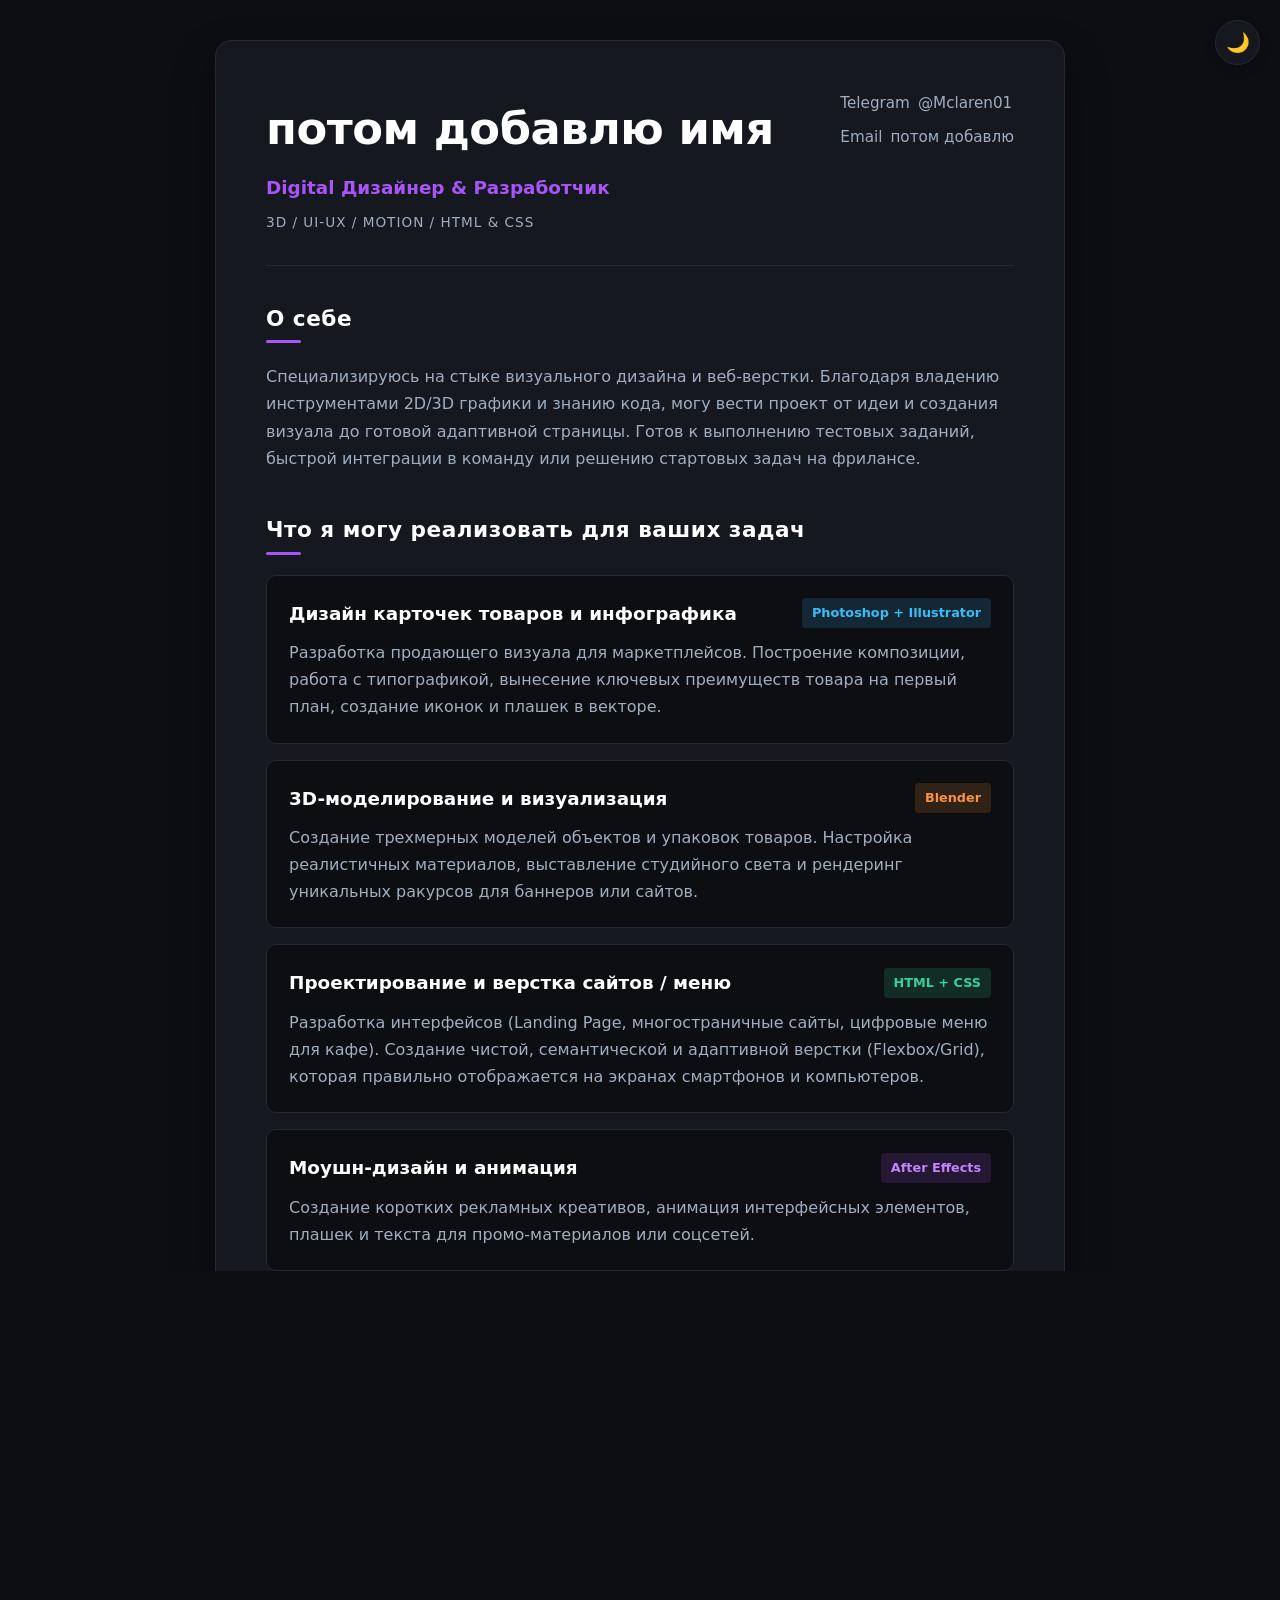
==== index.html @ 7d67dd23 "Add files via upload" ====
<!DOCTYPE html>
<html lang="ru">
<head>
    <meta charset="UTF-8">
    <meta name="viewport" content="width=device-width, initial-scale=1.0">
    <title>Резюме | Digital Дизайнер & Разработчик</title>
    <link rel="stylesheet" href="style.css">
</head>
<body>
<!-- Кнопка переключения темы -->
<button id="theme-toggle" class="theme-btn" aria-label="Переключить тему">🌙</button>

<div class="resume-container">
    
    <!-- Шапка профиля -->
    <header>
        <div class="header-main">
            <h1>потом добавлю имя</h1>
            <div class="subtitle">Digital Дизайнер & Разработчик</div>
            <div class="tech-tags">3D / UI-UX / Motion / HTML & CSS</div>
        </div>
        <ul class="contacts">
            <li><span class="icon">Telegram</span> <target="_blank">@Mclaren01</a></li>
            <li><span class="icon">Email</span> потом добавлю</a></li>  
        </ul>
    </header>

    <!-- О себе / Профессиональный профиль -->
    <section>
        <h2>О себе</h2>
        <p>Специализируюсь на стыке визуального дизайна и веб-верстки. Благодаря владению инструментами 2D/3D графики и знанию кода, могу вести проект от идеи и создания визуала до готовой адаптивной страницы. Готов к выполнению тестовых заданий, быстрой интеграции в команду или решению стартовых задач на фрилансе.</p>
    </section>

    <!-- Что я умею делать (Компетенции) -->
    <section>
        <h2>Что я могу реализовать для ваших задач</h2>
        
        <div class="capability-item">
            <div class="capability-header">
                <h3>Дизайн карточек товаров и инфографика</h3>
                <span class="tool-badge ps-ai">Photoshop + Illustrator</span>
            </div>
            <p>Разработка продающего визуала для маркетплейсов. Построение композиции, работа с типографикой, вынесение ключевых преимуществ товара на первый план, создание иконок и плашек в векторе.</p>
        </div>

        <div class="capability-item">
            <div class="capability-header">
                <h3>3D-моделирование и визуализация</h3>
                <span class="tool-badge blender">Blender</span>
            </div>
            <p>Создание трехмерных моделей объектов и упаковок товаров. Настройка реалистичных материалов, выставление студийного света и рендеринг уникальных ракурсов для баннеров или сайтов.</p>
        </div>

        <div class="capability-item">
            <div class="capability-header">
                <h3>Проектирование и верстка сайтов / меню</h3>
                <span class="tool-badge web">HTML + CSS</span>
            </div>
            <p>Разработка интерфейсов (Landing Page, многостраничные сайты, цифровые меню для кафе). Создание чистой, семантической и адаптивной верстки (Flexbox/Grid), которая правильно отображается на экранах смартфонов и компьютеров.</p>
        </div>

        <div class="capability-item">
            <div class="capability-header">
                <h3>Моушн-дизайн и анимация</h3>
                <span class="tool-badge ae">After Effects</span>
            </div>
            <p>Создание коротких рекламных креативов, анимация интерфейсных элементов, плашек и текста для промо-материалов или соцсетей.</p>
        </div>
    </section>

    <!-- Инструменты и Стек -->
    <section>
        <h2>Владение инструментами</h2>
        <div class="skills-wrapper">
            <div class="skills-group">
                <h3>Графика & CG</h3>
                <ul class="skills-list">
                    <li class="skill-tag cgi">Blender (3D)</li>
                    <li class="skill-tag adobe">Photoshop</li>
                    <li class="skill-tag adobe">Illustrator</li>
                    <li class="skill-tag adobe">After Effects</li>
                </ul>
            </div>
            <div class="skills-group">
                <h3>Веб-технологии</h3>
                <ul class="skills-list">
                    <li class="skill-tag dev">HTML5</li>
                    <li class="skill-tag dev">CSS</li>
                    <li class="skill-tag dev">Адаптивность(Media Queries)</li>
                    <li class="skill-tag dev">Git / GitHub</li>
                    <li class="skill-tag dev">ИИ(cloud,gemini,NotebookLm и др.)</li>
                </ul>
            </div>
        </div>
    </section>
     <h2>На данный момент изучаю</h2>
        <ul class="skills-list">
     <li class="skill-tag dev">C#</li>
    <li class="skill-tag dev">Unity</li>
    <li class="skill-tag dev">figma</li>

    <!-- Дополнительно -->
    <section>
        <h2>Дополнительные навыки</h2>
        <ul class="bullet-list">
            <li><strong>Английский язык:</strong> Чуть выше базового уровня B1+-. Свободно читаю техническую документацию, смотрю профильные англоязычные туториалы без перевода, готов вести рабочую переписку.</li>
            <li><strong>Обучаемость:</strong> Умею самостоятельно искать решения сложных технических задач и быстро осваивать новые плагины, библиотеки и программы под требования проекта.</li>
        </ul>
    </section>

</div>
    <!-- Скрипт для работы переключателя -->
    <script>
        const toggleBtn = document.getElementById('theme-toggle');
        const currentTheme = localStorage.getItem('theme');

        // Проверяем, какая тема была сохранена ранее
        if (currentTheme === 'light') {
            document.body.classList.add('light-theme');
            toggleBtn.textContent = '☀️';
        }

        // Обработчик клика по кнопке
        toggleBtn.addEventListener('click', () => {
            document.body.classList.toggle('light-theme');
            
            let theme = 'dark';
            if (document.body.classList.contains('light-theme')) {
                theme = 'light';
                toggleBtn.textContent = '☀️';
            } else {
                toggleBtn.textContent = '🌙';
            }
            
            // Запоминаем выбор пользователя, чтобы тема не сбрасывалась при перезагрузке
            localStorage.setItem('theme', theme);
        });
    </script>
</body>

</body>
</html>
---- style.css ----
/* -------------------------------------------------------------
   1. ПЕРЕМЕННЫЕ И ЦВЕТОВЫЕ ПАЛИТРЫ (ТЕМНАЯ И СВЕТЛАЯ)
------------------------------------------------------------- */
:root {
    /* По умолчанию: Тёмная тема */
    --bg-main: #0d0e12;         
    --bg-card: #161820;         
    --bg-tag: #222533;          
    --accent: #a855f7;          
    --text-main: #ffffff;       
    --text-muted: #a0aec0;      
    --border-color: #242838;    
}

body.light-theme {
    /* Переключение на светлую тему */
    --bg-main: #f0f2f5;         
    --bg-card: #ffffff;         
    --bg-tag: #e2e8f0;          
    --accent: #6366f1;          
    --text-main: #0f172a;       
    --text-muted: #475569;      
    --border-color: #e2e8f0;    
}

/* -------------------------------------------------------------
   2. ГЛОБАЛЬНЫЕ СТИЛИ С ПЛАВНЫМ ПЕРЕХОДОМ ТЕМ
------------------------------------------------------------- */
* {
    box-sizing: border-box;
    margin: 0;
    padding: 0;
}

body {
    font-family: 'Segoe UI', system-ui, -apple-system, sans-serif;
    background-color: var(--bg-main);
    color: var(--text-muted);
    line-height: 1.7;
    padding: 40px 20px;
    /* Плавная смена фона всей страницы при клике на переключатель */
    transition: background-color 0.4s ease; 
}

.resume-container, .capability-item, .skill-tag, h1, h2, h3, p, .contacts a {
    transition: background-color 0.4s ease, 
                color 0.4s ease, 
                border-color 0.4s ease, 
                box-shadow 0.4s ease;
}

/* -------------------------------------------------------------
   3. ГЛАВНЫЙ КОНТЕЙНЕР РЕЗЮМЕ (ФИКСИРУЕМ ШИРИНУ)
------------------------------------------------------------- */
.resume-container {
    width: 100%;
    max-width: 850px;
    margin: 0 auto;
    background: var(--bg-card);
    padding: 50px;
    border-radius: 16px;
    box-shadow: 0 20px 40px rgba(0, 0, 0, 0.4);
    border: 1px solid var(--border-color);
}

/* -------------------------------------------------------------
   4. СТРУКТУРА: ШАПКА, КОНТАКТЫ, СЕКЦИИ
------------------------------------------------------------- */
header {
    border-bottom: 1px solid var(--border-color);
    padding-bottom: 30px;
    margin-bottom: 35px;
    display: flex;
    justify-content: space-between;
    align-items: flex-start;
    flex-wrap: wrap;
    gap: 20px;
}

.header-main h1 {
    font-size: 2.8rem;
    color: var(--text-main);
    letter-spacing: -0.5px;
    font-weight: 700;
}

.header-main .subtitle {
    font-size: 1.15rem;
    color: var(--accent);
    font-weight: 600;
    margin-top: 5px;
}

.tech-tags {
    margin-top: 8px;
    font-size: 0.85rem;
    text-transform: uppercase;
    letter-spacing: 1px;
    color: var(--text-muted);
}

.contacts {
    list-style: none;
    font-size: 0.95rem;
}

.contacts li {
    margin-bottom: 8px;
    display: flex;
    align-items: center;
    gap: 8px;
}

.contacts a {
    color: var(--text-main);
    text-decoration: none;
}

.contacts a:hover {
    color: var(--accent);
}

section {
    margin-bottom: 40px;
}

h2 {
    font-size: 1.35rem;
    color: var(--text-main);
    margin-bottom: 20px;
    position: relative;
    padding-bottom: 6px;
    letter-spacing: 0.5px;
}

h2::after {
    content: '';
    position: absolute;
    left: 0;
    bottom: 0;
    width: 35px;
    height: 3px;
    background-color: var(--accent);
    border-radius: 2px;
}

/* -------------------------------------------------------------
   5. КАРТОЧКИ СПОСОБНОСТЕЙ И ИНСТРУМЕНТЫ
------------------------------------------------------------- */
.capability-item {
    background-color: var(--bg-main);
    padding: 22px;
    border-radius: 10px;
    border: 1px solid var(--border-color);
    margin-bottom: 16px;
    /* Изолированная плавная анимация для наведения мыши */
    transition: transform 0.3s cubic-bezier(0.16, 1, 0.3, 1), 
                border-color 0.3s ease, 
                box-shadow 0.3s ease;
}

.capability-item:hover {
    border-color: var(--accent);
    transform: translateY(-4px) scale(1.01);
    box-shadow: 0 12px 30px rgba(168, 85, 247, 0.15);
}

body.light-theme .capability-item:hover {
    box-shadow: 0 12px 30px rgba(99, 102, 241, 0.12);
}

.capability-header {
    display: flex;
    justify-content: space-between;
    align-items: center;
    margin-bottom: 10px;
    flex-wrap: wrap;
    gap: 10px;
}

.capability-header h3 {
    font-size: 1.15rem;
    color: var(--text-main);
}

.tool-badge {
    font-size: 0.8rem;
    padding: 4px 10px;
    border-radius: 4px;
    font-weight: 600;
}

.tool-badge.ps-ai   { background-color: rgba(56, 189, 248, 0.15); color: #38bdf8; } 
.tool-badge.blender { background-color: rgba(251, 146, 60, 0.15); color: #fb923c; }  
.tool-badge.web     { background-color: rgba(52, 211, 153, 0.15); color: #34d399; }  
.tool-badge.ae     { background-color: rgba(168, 85, 247, 0.15); color: #c084fc; }

.skills-wrapper {
    display: grid;
    grid-template-columns: 1fr 1fr;
    gap: 30px;
}

.skills-group h3 {
    font-size: 1.05rem;
    margin-bottom: 15px;
    color: var(--text-main);
}

.skills-list {
    display: flex;
    flex-wrap: wrap;
    gap: 8px;
    list-style: none;
}

.skill-tag {
    background-color: var(--bg-tag);
    color: var(--text-main);
    padding: 6px 14px;
    border-radius: 6px;
    font-size: 0.88rem;
    font-weight: 500;
}

.bullet-list {
    padding-left: 20px;
}

.bullet-list li {
    margin-bottom: 8px;
}

.bullet-list strong {
    color: var(--text-main);
}

/* -------------------------------------------------------------
   6. КНОПКА ПЕРЕКЛЮЧЕНИЯ ТЕМЫ
------------------------------------------------------------- */
.theme-btn {
    position: fixed;
    top: 20px;
    right: 20px;
    z-index: 1000;
    width: 45px;
    height: 45px;
    border-radius: 50%;
    background-color: var(--bg-card);
    border: 1px solid var(--border-color);
    color: var(--text-main);
    font-size: 1.2rem;
    cursor: pointer;
    display: flex;
    align-items: center;
    justify-content: center;
    box-shadow: 0 4px 12px rgba(0, 0, 0, 0.15);
    transition: transform 0.2s ease, background-color 0.4s ease, border-color 0.4s ease;
}

.theme-btn:hover { transform: scale(1.1); }
.theme-btn:active { transform: scale(0.95); }

/* -------------------------------------------------------------
   7. АНИМАЦИЯ ПОЯВЛЕНИЯ ПРИ ЗАГРУЗКЕ СТРАНИЦЫ
------------------------------------------------------------- */
@keyframes fadeInUp {
    from {
        opacity: 0;
        transform: translateY(20px);
    }
    to {
        opacity: 1;
        transform: translateY(0);
    }
}

/* Применяем анимацию только к контейнеру, чтобы дочерние элементы не сжимались */
.resume-container {
    animation: fadeInUp 0.6s cubic-bezier(0.16, 1, 0.3, 1) both;
}

/* -------------------------------------------------------------
   8. МОБИЛЬНАЯ АДАПТИВНОСТЬ
------------------------------------------------------------- */
@media (max-width: 650px) {
    .resume-container { padding: 25px; }
    header { flex-direction: column; }
    .skills-wrapper { grid-template-columns: 1fr; gap: 20px; }
    .header-main h1 { font-size: 2.2rem; }
    .capability-header { flex-direction: column; align-items: flex-start; gap: 5px; }
    .theme-btn { top: auto; bottom: 20px; right: 20px; }
}
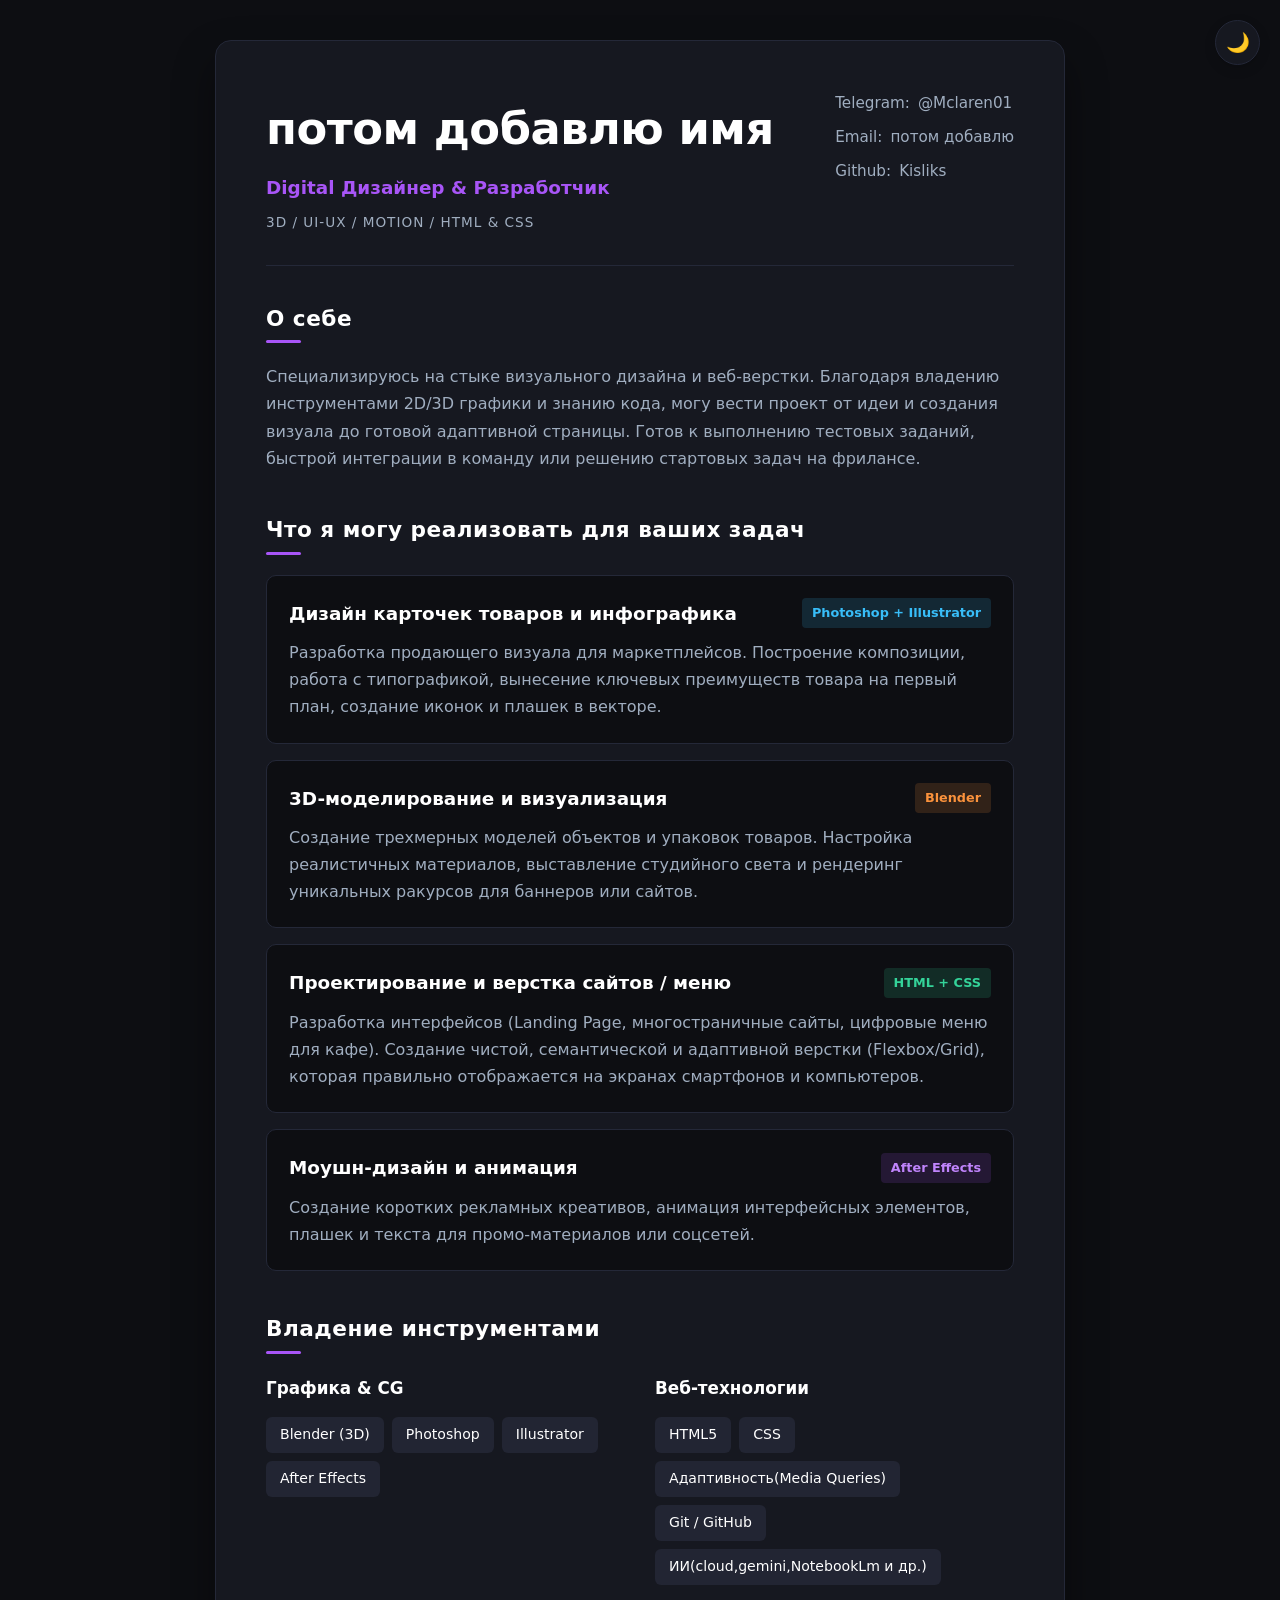
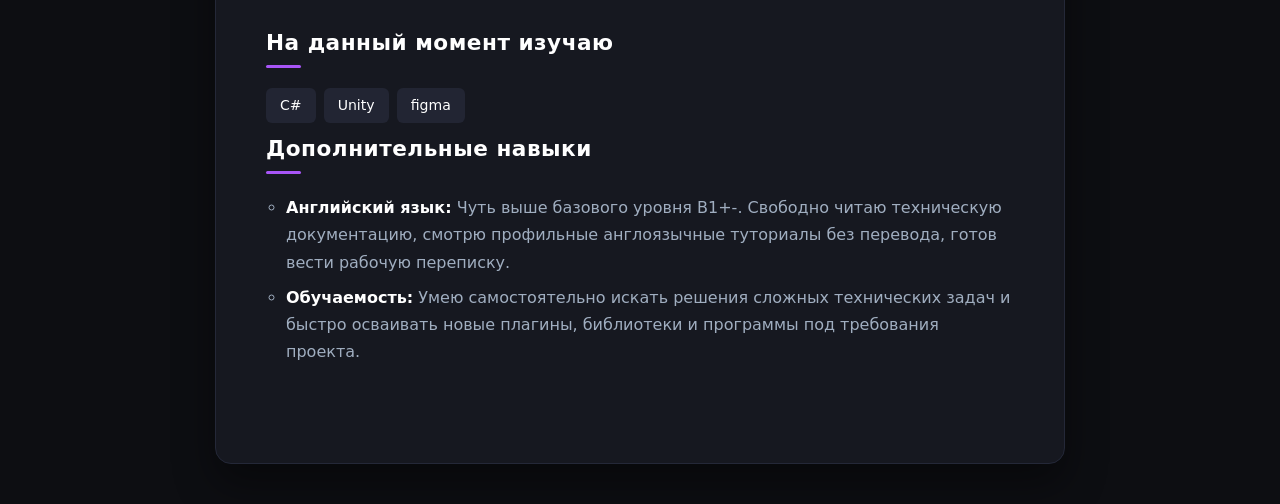
==== commit f5beb7d4: "Update index.html" ====
--- a/index.html
+++ b/index.html
@@ -20,8 +20,9 @@
             <div class="tech-tags">3D / UI-UX / Motion / HTML & CSS</div>
         </div>
         <ul class="contacts">
-            <li><span class="icon">Telegram</span> <target="_blank">@Mclaren01</a></li>
-            <li><span class="icon">Email</span> потом добавлю</a></li>  
+            <li><span class="icon">Telegram:</span> <target="_blank">@Mclaren01</a></li>
+            <li><span class="icon">Email:</span> потом добавлю</a></li>
+            <li><span class="icon">Github:</span>Kisliks</a></li>
         </ul>
     </header>
 
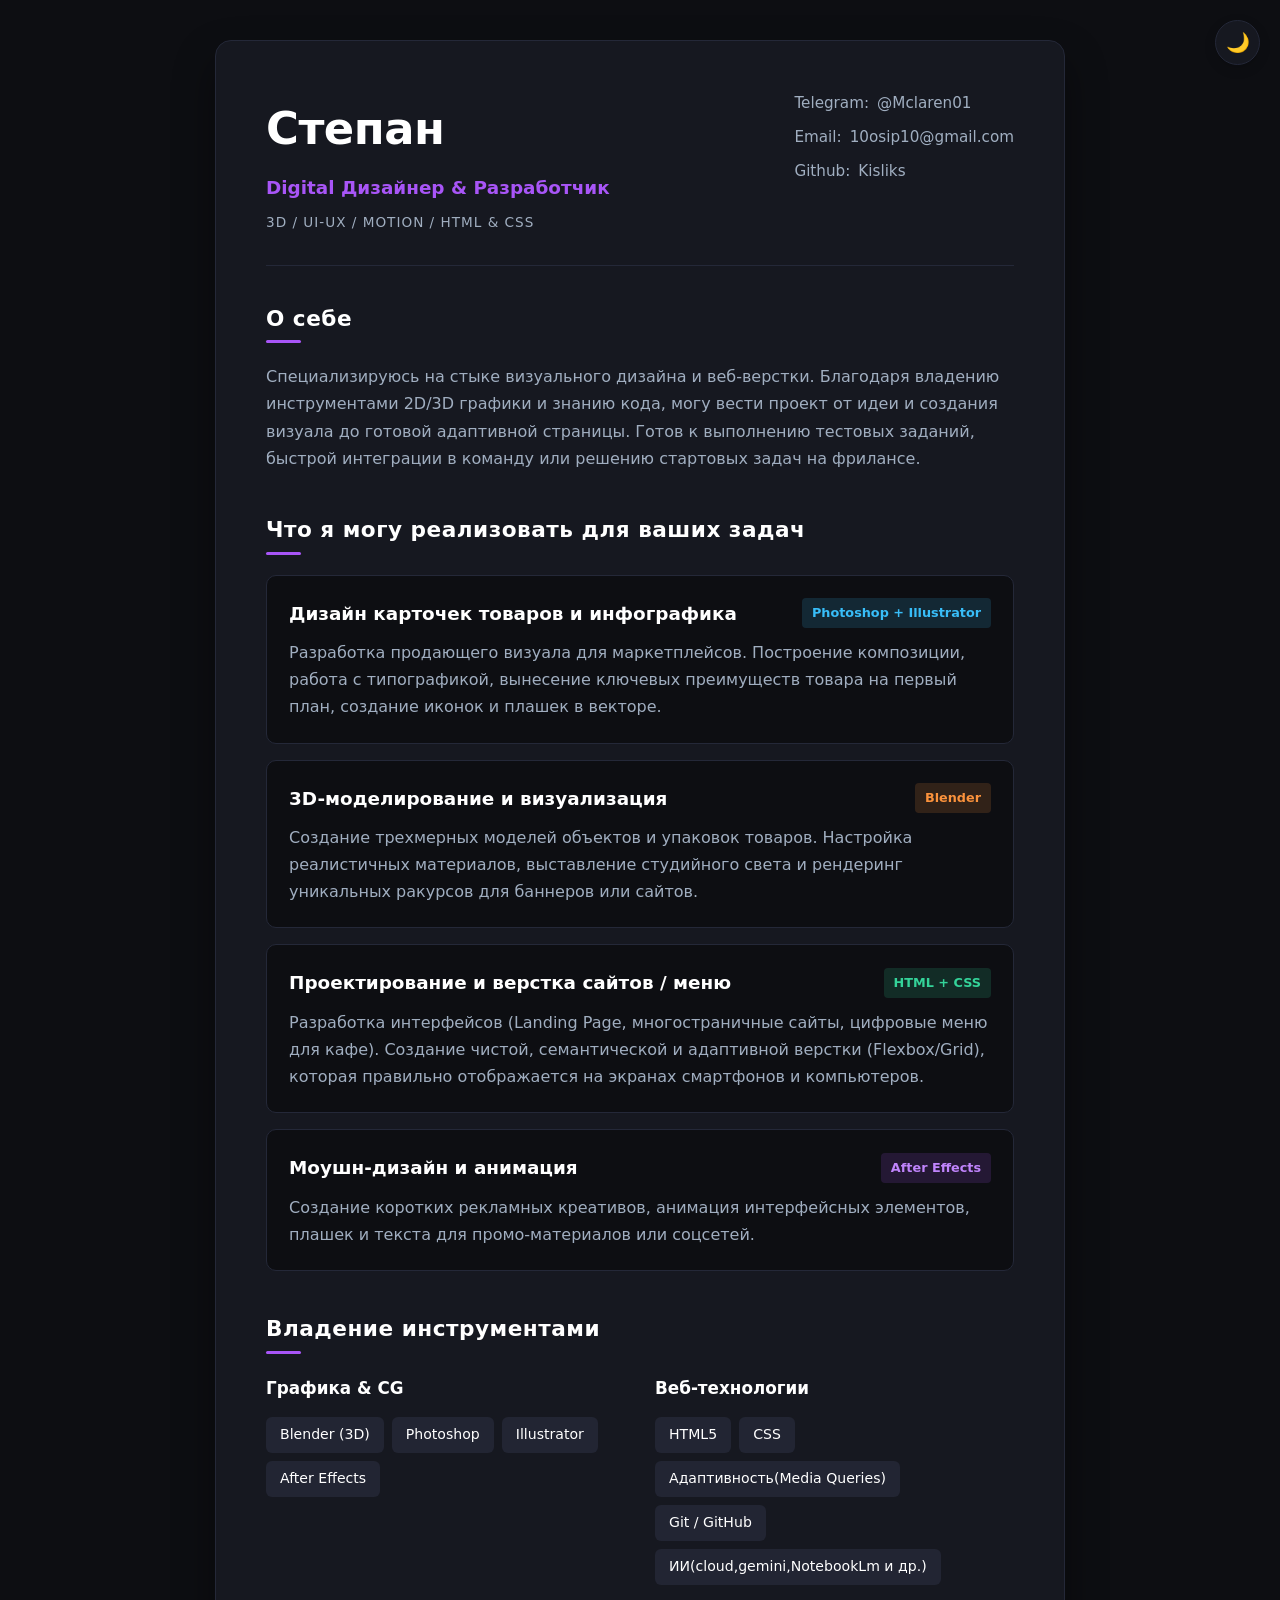
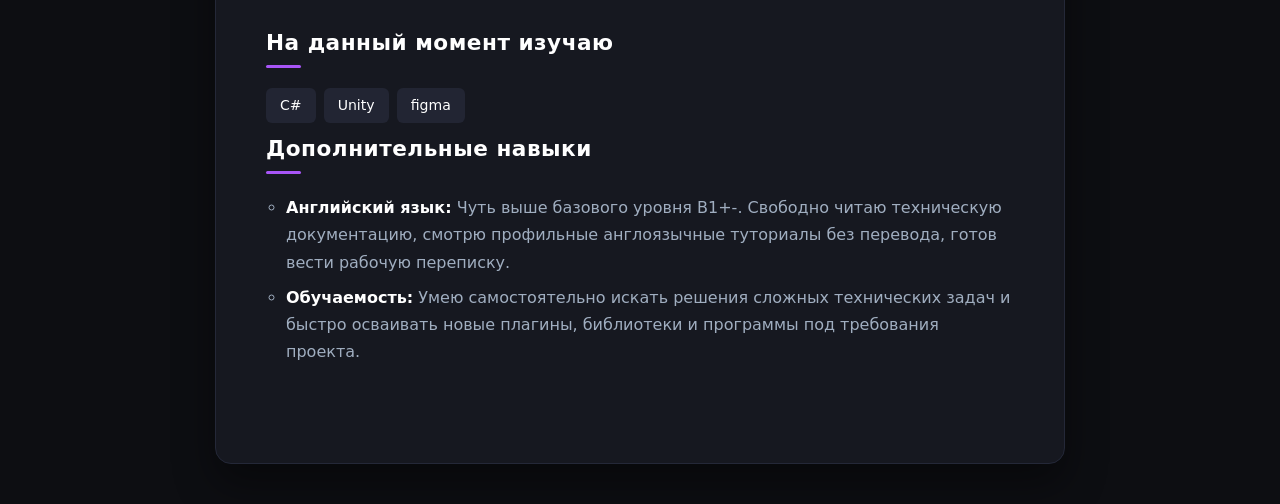
==== commit ddd985d4: "Update index.html" ====
--- a/index.html
+++ b/index.html
@@ -15,13 +15,13 @@
     <!-- Шапка профиля -->
     <header>
         <div class="header-main">
-            <h1>потом добавлю имя</h1>
+            <h1>Степан</h1>
             <div class="subtitle">Digital Дизайнер & Разработчик</div>
             <div class="tech-tags">3D / UI-UX / Motion / HTML & CSS</div>
         </div>
         <ul class="contacts">
             <li><span class="icon">Telegram:</span> <target="_blank">@Mclaren01</a></li>
-            <li><span class="icon">Email:</span> потом добавлю</a></li>
+            <li><span class="icon">Email:</span>10osip10@gmail.com</a></li>
             <li><span class="icon">Github:</span>Kisliks</a></li>
         </ul>
     </header>
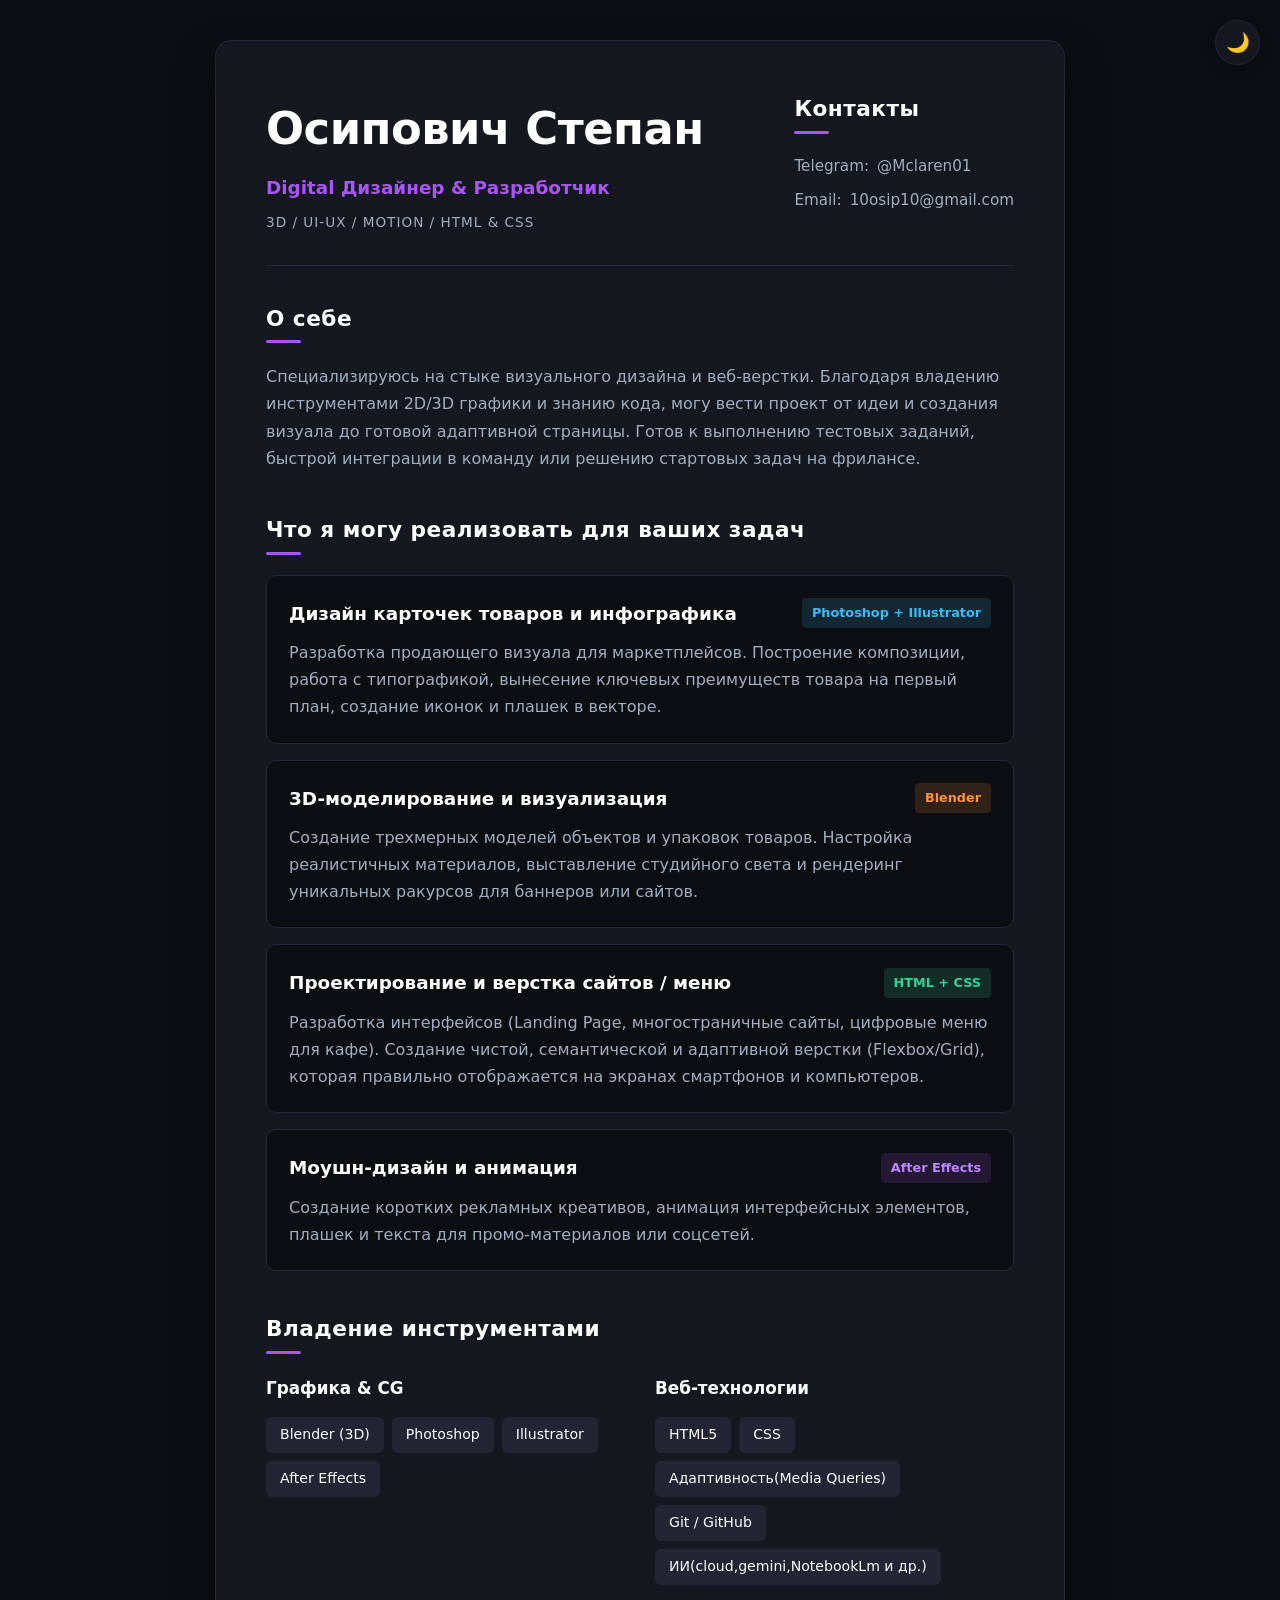
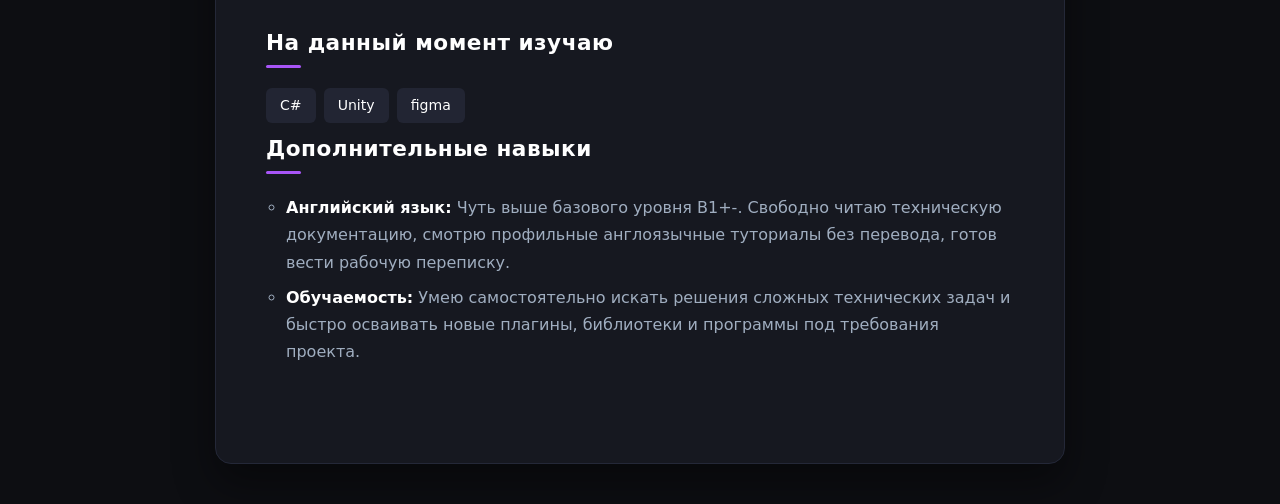
==== commit 9df1a40e: "Update index.html" ====
--- a/index.html
+++ b/index.html
@@ -15,14 +15,14 @@
     <!-- Шапка профиля -->
     <header>
         <div class="header-main">
-            <h1>Степан</h1>
+            <h1>Осипович Степан</h1>
             <div class="subtitle">Digital Дизайнер & Разработчик</div>
             <div class="tech-tags">3D / UI-UX / Motion / HTML & CSS</div>
         </div>
         <ul class="contacts">
+            <h2>Контакты</h2>
             <li><span class="icon">Telegram:</span> <target="_blank">@Mclaren01</a></li>
             <li><span class="icon">Email:</span>10osip10@gmail.com</a></li>
-            <li><span class="icon">Github:</span>Kisliks</a></li>
         </ul>
     </header>
 
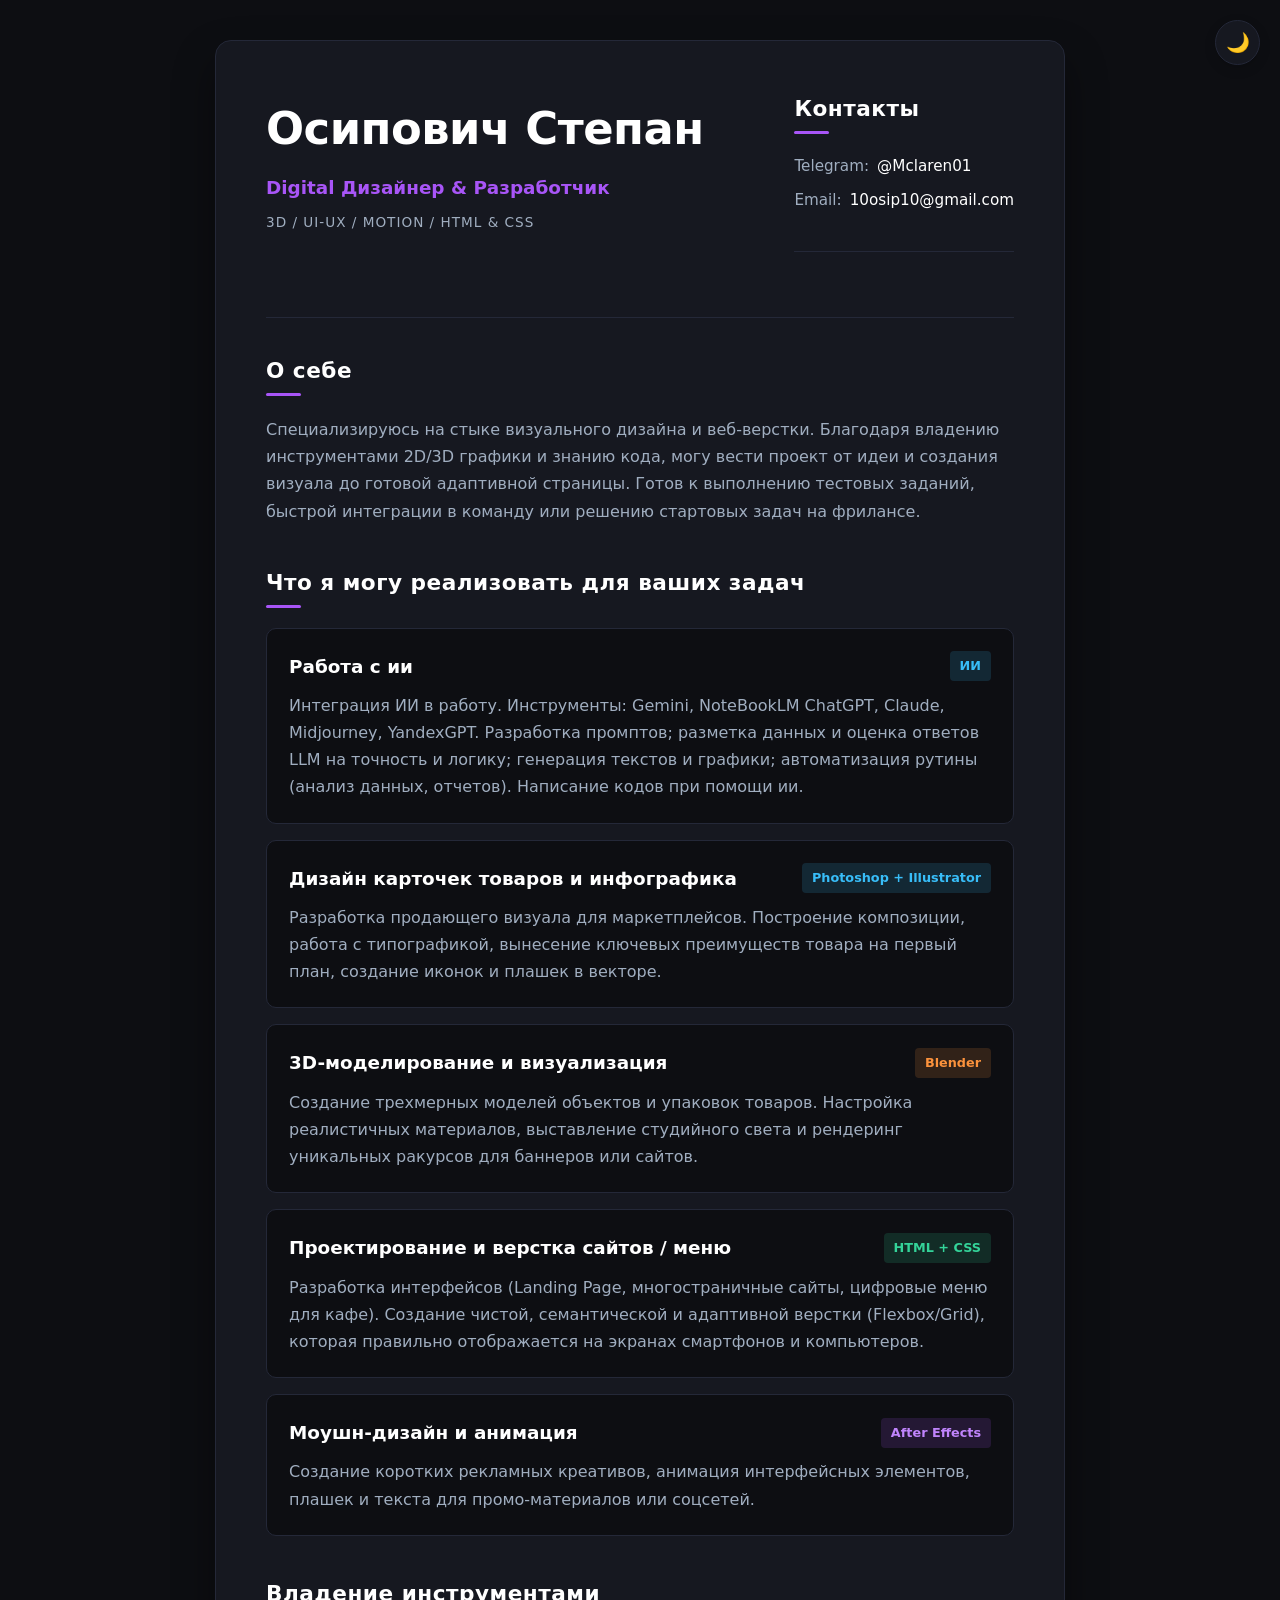
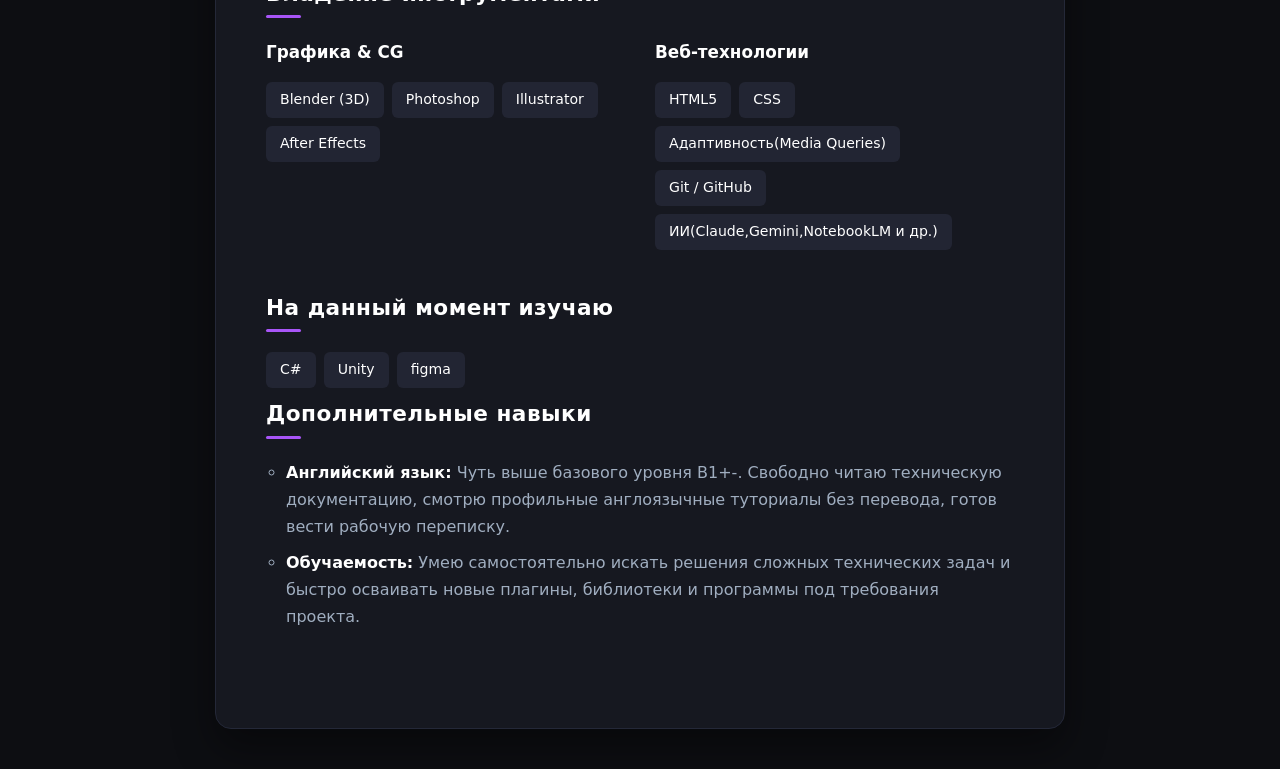
==== commit 854d365d: "Update index.html" ====
--- a/index.html
+++ b/index.html
@@ -20,9 +20,23 @@
             <div class="tech-tags">3D / UI-UX / Motion / HTML & CSS</div>
         </div>
         <ul class="contacts">
-            <h2>Контакты</h2>
-            <li><span class="icon">Telegram:</span> <target="_blank">@Mclaren01</a></li>
-            <li><span class="icon">Email:</span>10osip10@gmail.com</a></li>
+            <header>
+    <!-- Новый блок-контейнер -->
+    <div class="contacts-box">
+        <h2>Контакты</h2>
+        <ul class="contacts">
+            <li>
+                <span class="icon">Telegram:</span> 
+                <a target="_blank" class="highlight">@Mclaren01</a>
+            </li>
+            <li>
+                <span class="icon">Email:</span> 
+                <a class="highlight">10osip10@gmail.com</a>
+            </li>
+        </ul>
+    </div>
+</header>
+
         </ul>
     </header>
 
@@ -36,6 +50,14 @@
     <section>
         <h2>Что я могу реализовать для ваших задач</h2>
         
+            <div class="capability-item">
+            <div class="capability-header">
+                <h3>Работа с ии</h3>
+                <span class="tool-badge ps-ai">ИИ</span>
+            </div>
+            <p>Интеграция ИИ в работу. Инструменты: Gemini, NoteBookLM ChatGPT, Claude, Midjourney, YandexGPT. Разработка промптов; разметка данных и оценка ответов LLM на точность и логику; генерация текстов и графики; автоматизация рутины (анализ данных, отчетов). Написание кодов при помощи ии.</p>
+        </div>
+
         <div class="capability-item">
             <div class="capability-header">
                 <h3>Дизайн карточек товаров и инфографика</h3>
@@ -89,7 +111,7 @@
                     <li class="skill-tag dev">CSS</li>
                     <li class="skill-tag dev">Адаптивность(Media Queries)</li>
                     <li class="skill-tag dev">Git / GitHub</li>
-                    <li class="skill-tag dev">ИИ(cloud,gemini,NotebookLm и др.)</li>
+                    <li class="skill-tag dev">ИИ(Claude,Gemini,NotebookLM и др.)</li>
                 </ul>
             </div>
         </div>
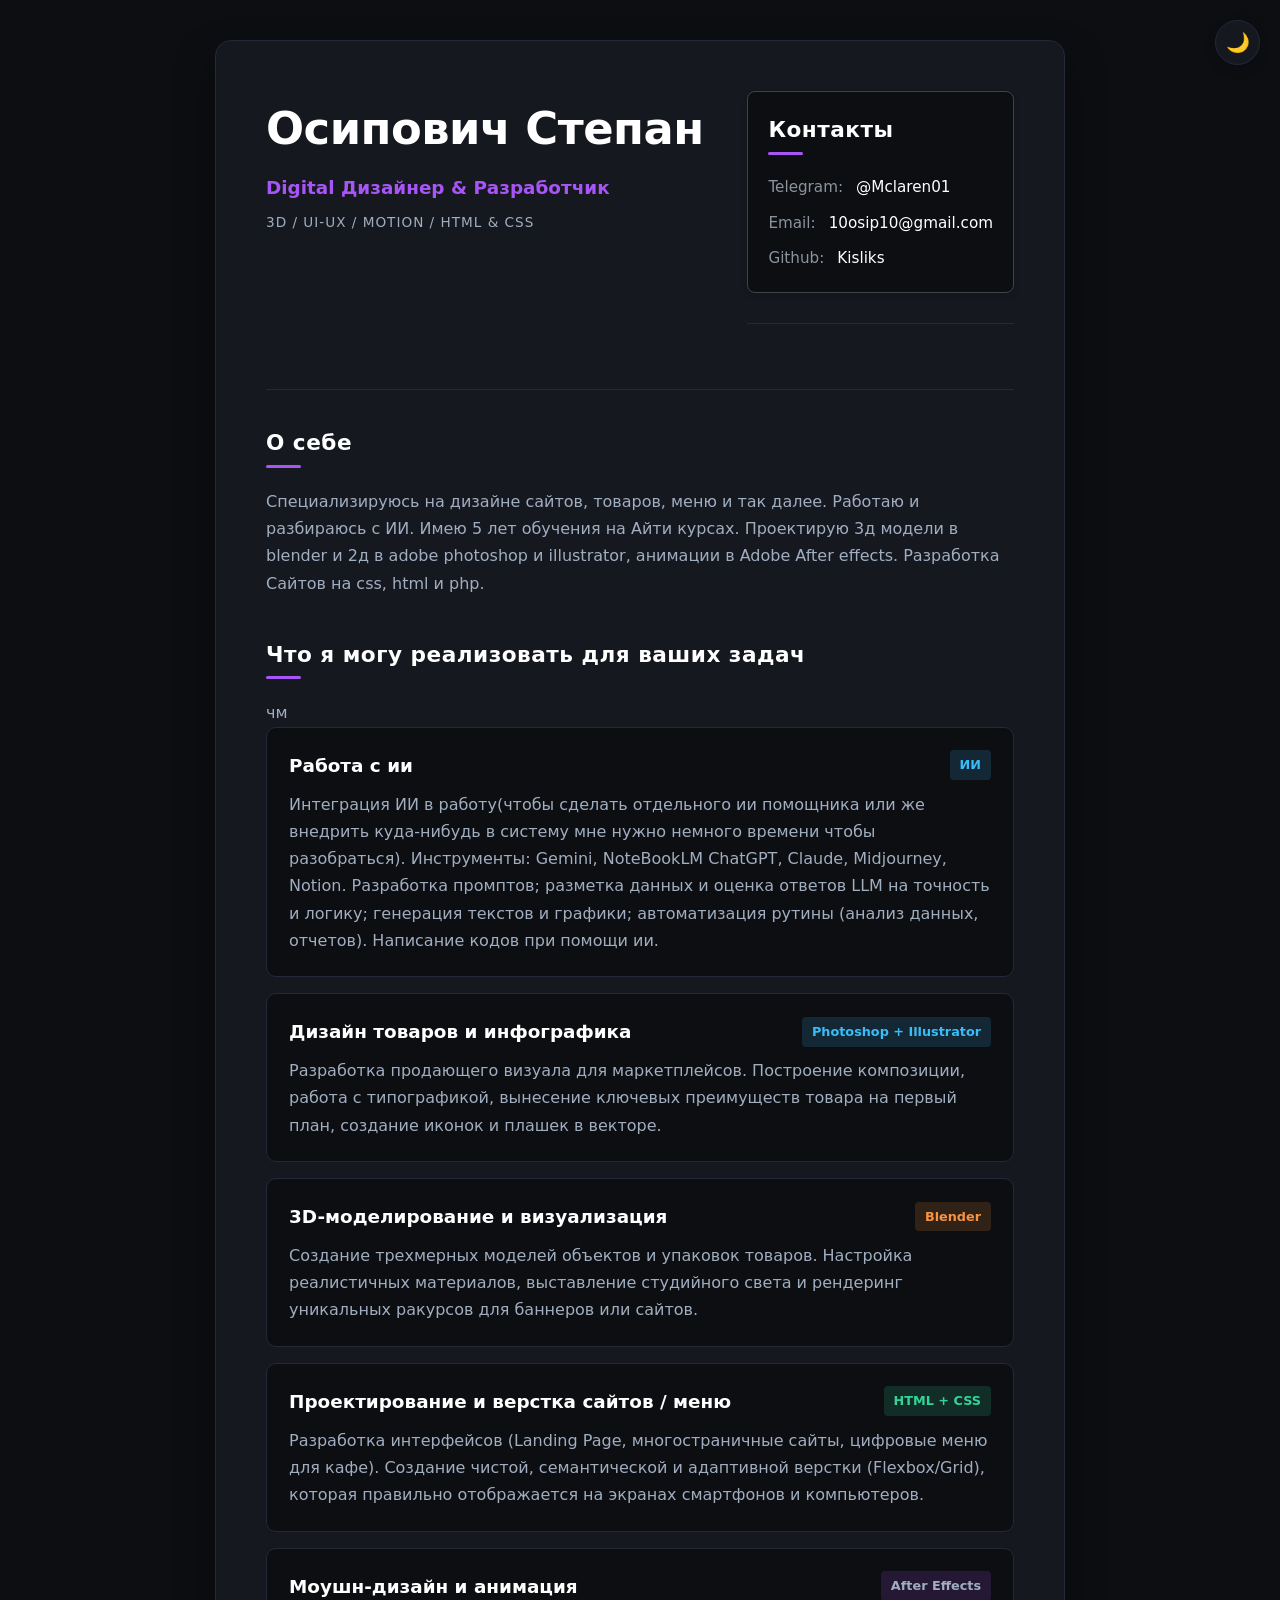
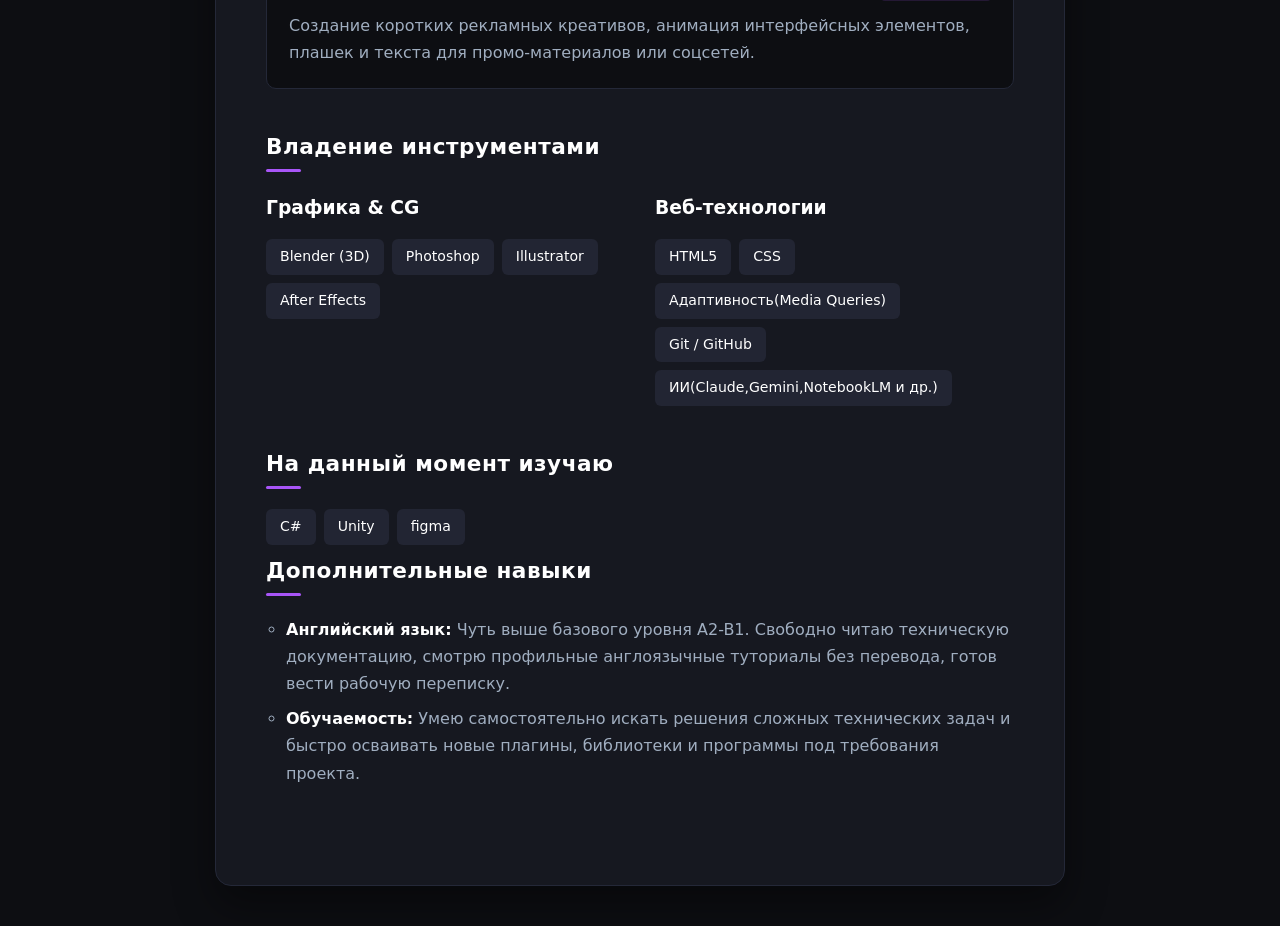
==== commit e34dfd01: "Update index.html" ====
--- a/index.html
+++ b/index.html
@@ -33,6 +33,11 @@
                 <span class="icon">Email:</span> 
                 <a class="highlight">10osip10@gmail.com</a>
             </li>
+            <li>
+                 <span class="icon">Github:</span> 
+                <a class="highlight">Kisliks</a>
+
+            </li>
         </ul>
     </div>
 </header>
@@ -43,24 +48,24 @@
     <!-- О себе / Профессиональный профиль -->
     <section>
         <h2>О себе</h2>
-        <p>Специализируюсь на стыке визуального дизайна и веб-верстки. Благодаря владению инструментами 2D/3D графики и знанию кода, могу вести проект от идеи и создания визуала до готовой адаптивной страницы. Готов к выполнению тестовых заданий, быстрой интеграции в команду или решению стартовых задач на фрилансе.</p>
+        <p>Специализируюсь на дизайне сайтов, товаров, меню и так далее. Работаю и разбираюсь с ИИ. Имею 5 лет обучения на Айти курсах. Проектирую 3д модели в blender и 2д в adobe photoshop и illustrator, анимации в Adobe After effects. Разработка Сайтов на css, html и php.</p>
     </section>
 
     <!-- Что я умею делать (Компетенции) -->
     <section>
-        <h2>Что я могу реализовать для ваших задач</h2>
+        <h2>Что я могу реализовать для ваших задач</h2>чм
         
             <div class="capability-item">
             <div class="capability-header">
                 <h3>Работа с ии</h3>
                 <span class="tool-badge ps-ai">ИИ</span>
             </div>
-            <p>Интеграция ИИ в работу. Инструменты: Gemini, NoteBookLM ChatGPT, Claude, Midjourney, YandexGPT. Разработка промптов; разметка данных и оценка ответов LLM на точность и логику; генерация текстов и графики; автоматизация рутины (анализ данных, отчетов). Написание кодов при помощи ии.</p>
+            <p>Интеграция ИИ в работу(чтобы сделать отдельного ии помощника или же внедрить куда-нибудь в систему мне нужно немного времени чтобы разобраться). Инструменты: Gemini, NoteBookLM ChatGPT, Claude, Midjourney, Notion. Разработка промптов; разметка данных и оценка ответов LLM на точность и логику; генерация текстов и графики; автоматизация рутины (анализ данных, отчетов). Написание кодов при помощи ии.</p>
         </div>
 
         <div class="capability-item">
             <div class="capability-header">
-                <h3>Дизайн карточек товаров и инфографика</h3>
+                <h3>Дизайн товаров и инфографика</h3>
                 <span class="tool-badge ps-ai">Photoshop + Illustrator</span>
             </div>
             <p>Разработка продающего визуала для маркетплейсов. Построение композиции, работа с типографикой, вынесение ключевых преимуществ товара на первый план, создание иконок и плашек в векторе.</p>
@@ -126,7 +131,7 @@
     <section>
         <h2>Дополнительные навыки</h2>
         <ul class="bullet-list">
-            <li><strong>Английский язык:</strong> Чуть выше базового уровня B1+-. Свободно читаю техническую документацию, смотрю профильные англоязычные туториалы без перевода, готов вести рабочую переписку.</li>
+            <li><strong>Английский язык:</strong> Чуть выше базового уровня A2-B1. Свободно читаю техническую документацию, смотрю профильные англоязычные туториалы без перевода, готов вести рабочую переписку.</li>
             <li><strong>Обучаемость:</strong> Умею самостоятельно искать решения сложных технических задач и быстро осваивать новые плагины, библиотеки и программы под требования проекта.</li>
         </ul>
     </section>
--- a/style.css
+++ b/style.css
@@ -193,7 +193,7 @@
 .tool-badge.ps-ai   { background-color: rgba(56, 189, 248, 0.15); color: #38bdf8; } 
 .tool-badge.blender { background-color: rgba(251, 146, 60, 0.15); color: #fb923c; }  
 .tool-badge.web     { background-color: rgba(52, 211, 153, 0.15); color: #34d399; }  
-.tool-badge.ae     { background-color: rgba(168, 85, 247, 0.15); color: #c084fc; }
+.tool-badge.ae     { background-color: rgba(168, 85, 247, 0.15); color:; }
 
 .skills-wrapper {
     display: grid;
@@ -202,7 +202,7 @@
 }
 
 .skills-group h3 {
-    font-size: 1.05rem;
+    font-s ize: 1.05rem;
     margin-bottom: 15px;
     color: var(--text-main);
 }
@@ -291,3 +291,42 @@
     .capability-header { flex-direction: column; align-items: flex-start; gap: 5px; }
     .theme-btn { top: auto; bottom: 20px; right: 20px; }
 }
+/* Стили для самого блока-контейнера */
+.contacts-box {
+    background-color: #0d0e12; /* Темный фон блока (под цвет темы) */
+    border: 1px solid #3f4448;   /* Тонкая рамка вокруг */
+    border-radius: 8px;          /* Скругление углов */
+    padding: 20px;               /* Внутренние отступы, чтобы текст не прилипал к краям */
+    max-width: 300px;            /* Ограничение блока по ширине */
+    box-shadow: 0 4px 6px rgba(0,0,0,0.1); /* Легкая тень для объема */
+}
+
+/* Убираем стандартные маркеры (точки) у списка и лишние отступы */
+.contacts {
+    list-style: none;
+    padding: 0;
+    margin: 0;
+}
+
+/* Делаем небольшой отступ между строками контактов */
+.contacts li {
+    margin-bottom: 10px;
+}
+.contacts li:last-child {
+    margin-bottom: 0; /* У последнего элемента отступ убираем */
+}
+
+/* Цвет для подписей Telegram: и Email: */
+.icon {
+    color: #8b949e;
+    margin-right: 5px;
+}
+
+/* Цвет для самих контактов */
+.highlight {
+    color: #58a6ff; 
+    text-decoration: none;
+}
+.highlight:hover {
+    text-decoration: underline;
+}
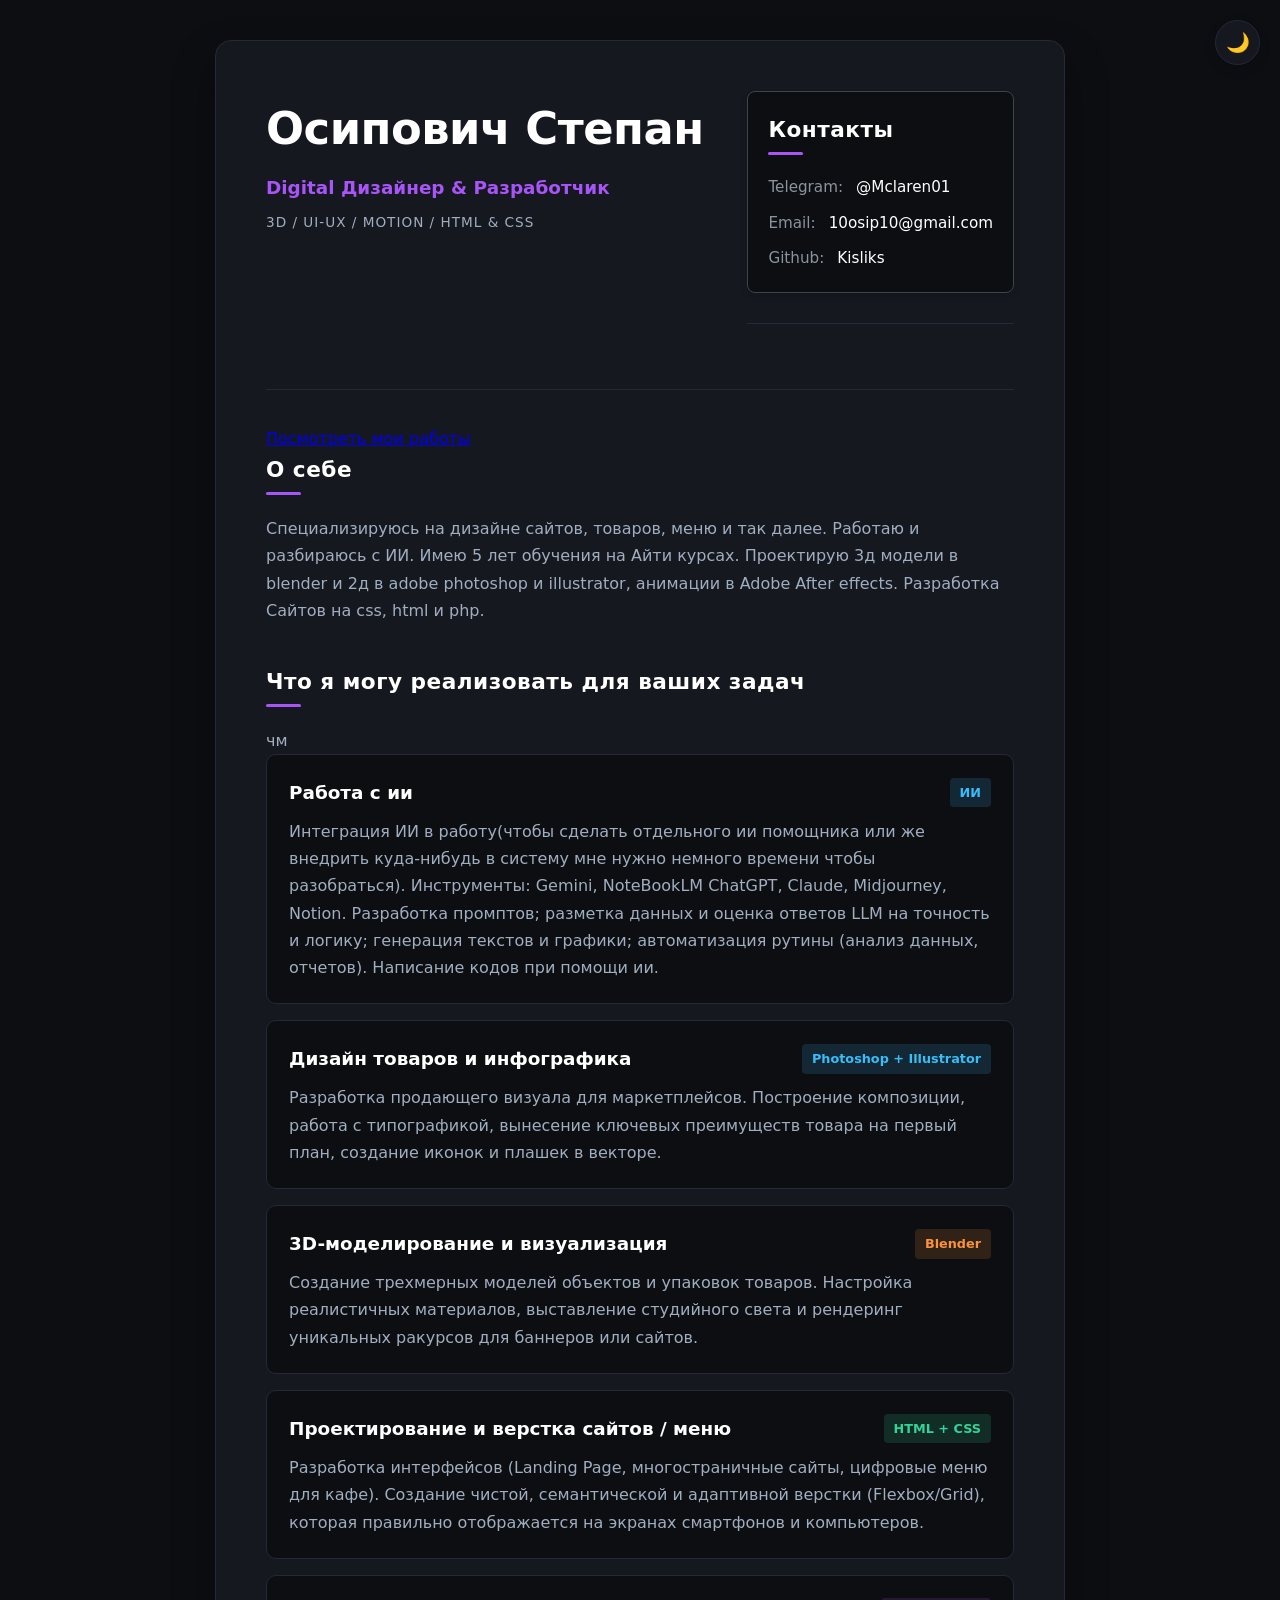
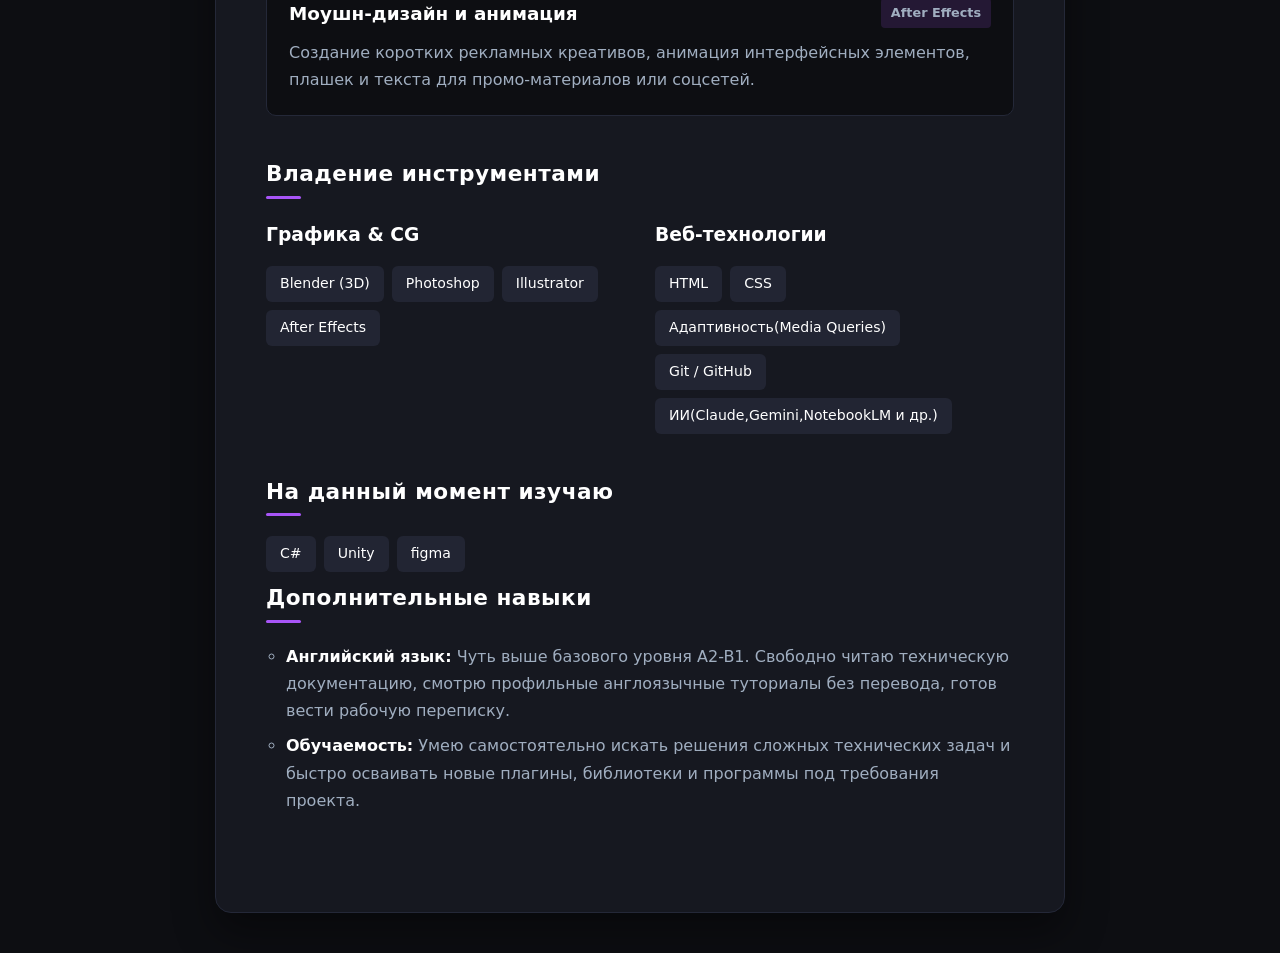
==== commit e6e002b7: "Update index.html" ====
--- a/index.html
+++ b/index.html
@@ -44,6 +44,12 @@
 
         </ul>
     </header>
+<!-- Обернули кнопку в отдельный небольшой контейнер -->
+<div class="portfolio-btn-container">
+    <a href="portfolio.html" class="contact-link"> Посмотреть мои работы</a>
+</div>
+
+
 
     <!-- О себе / Профессиональный профиль -->
     <section>
@@ -112,7 +118,7 @@
             <div class="skills-group">
                 <h3>Веб-технологии</h3>
                 <ul class="skills-list">
-                    <li class="skill-tag dev">HTML5</li>
+                    <li class="skill-tag dev">HTML</li>
                     <li class="skill-tag dev">CSS</li>
                     <li class="skill-tag dev">Адаптивность(Media Queries)</li>
                     <li class="skill-tag dev">Git / GitHub</li>
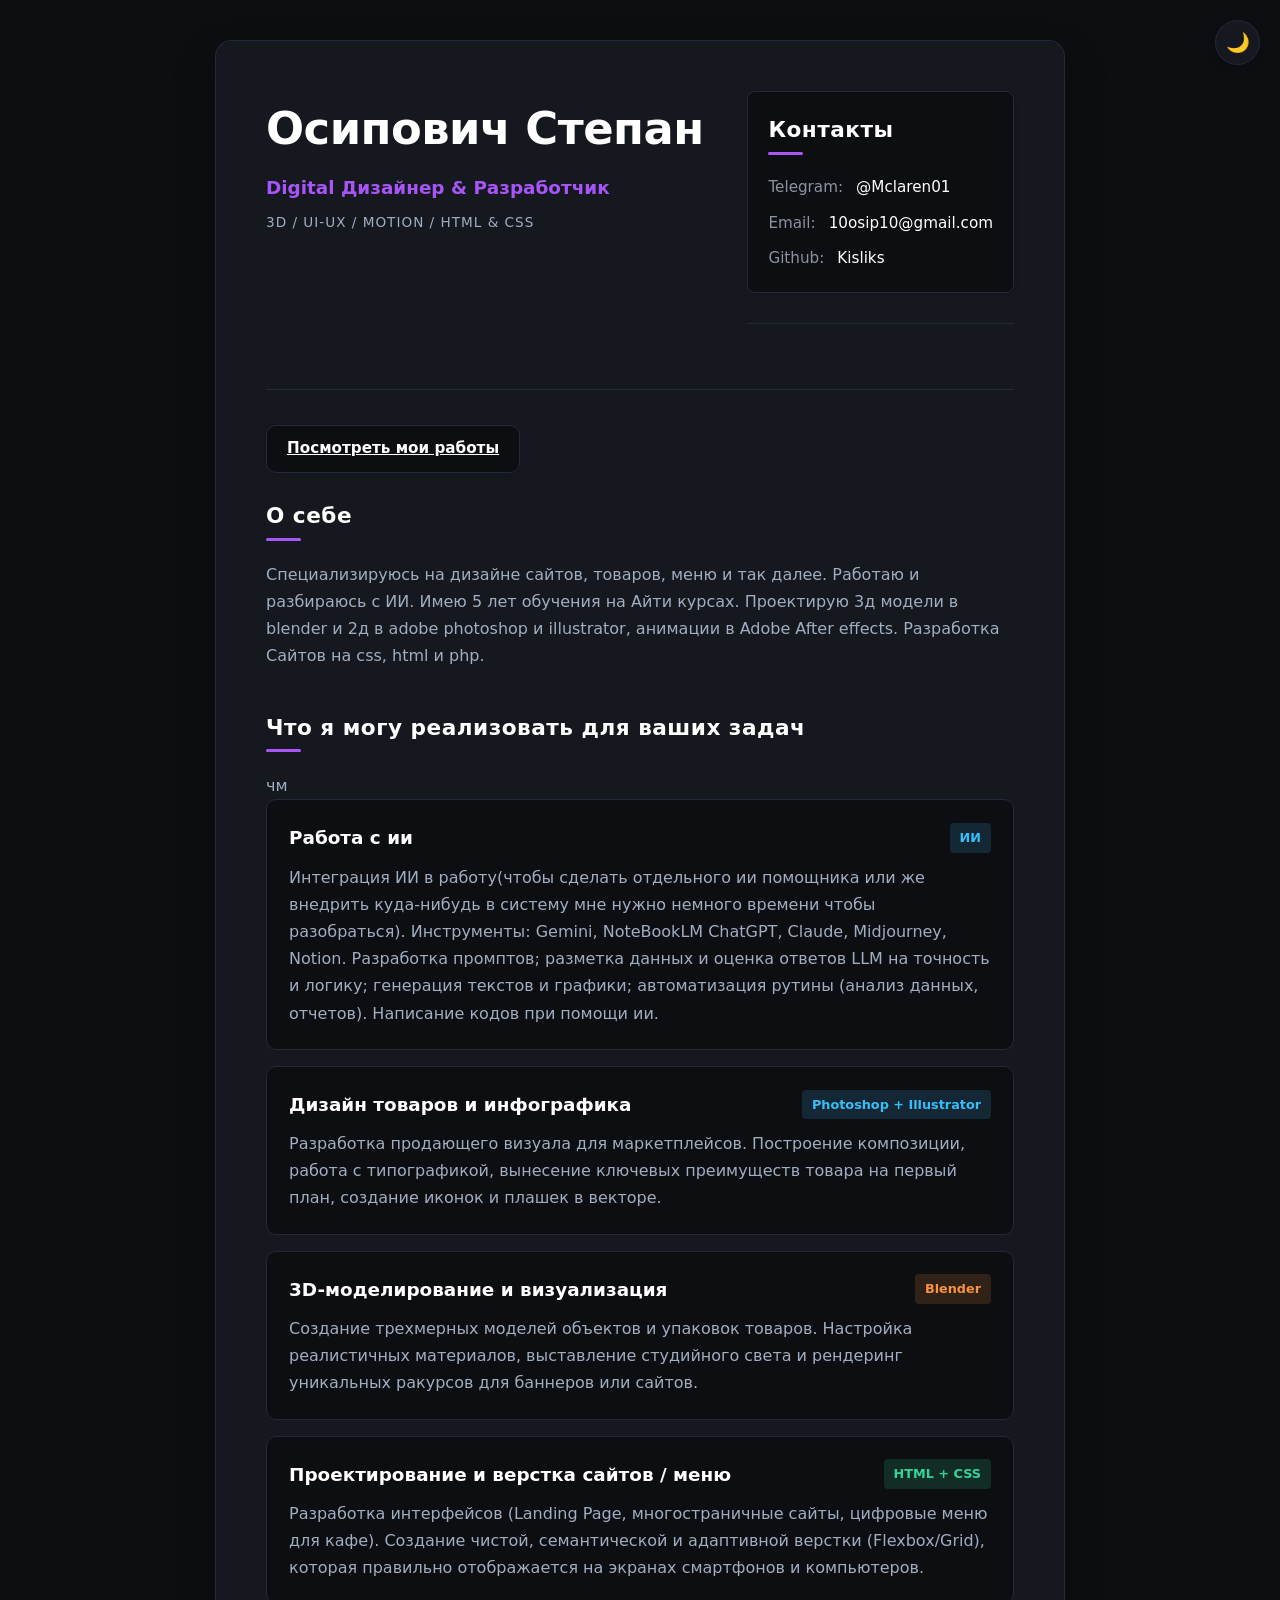
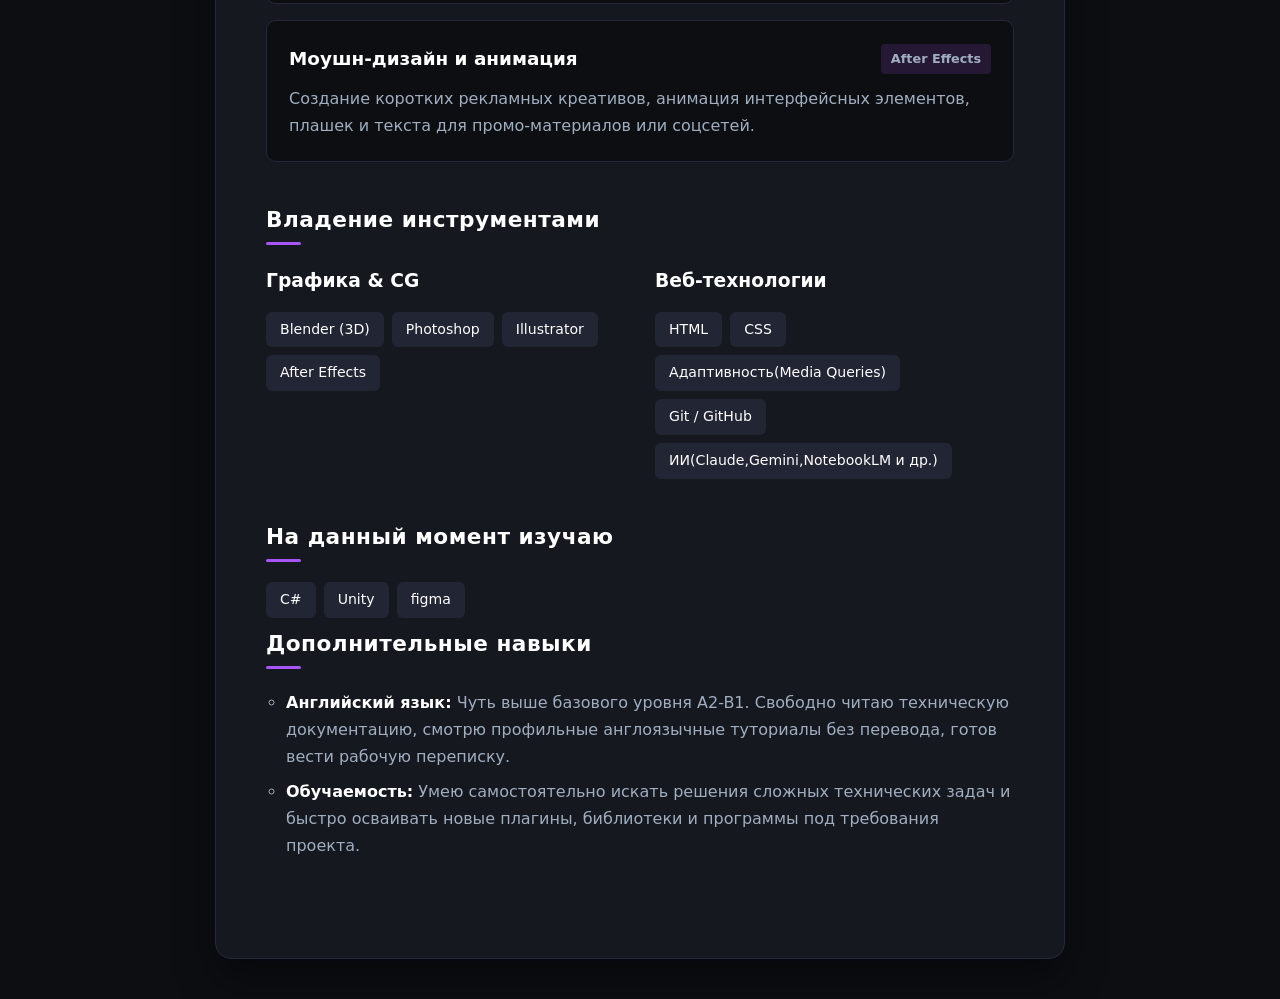
==== commit 3e934e2e: "Add files via upload" ====
--- a/index.html
+++ b/index.html
@@ -173,4 +173,4 @@
 </body>
 
 </body>
-</html>
+</html>
--- a/style.css
+++ b/style.css
@@ -118,6 +118,31 @@
 
 .contacts a:hover {
     color: var(--accent);
+}
+/* -------------------------------------------------------------
+   ДОБАВЛЯЕМ СТИЛИ ДЛЯ БЛОКА КОНТАКТОВ (Вставьте в самый конец)
+------------------------------------------------------------- */
+.contacts-box {
+    /* Автоматически меняет цвет фона: в тёмной теме он будет тёмным, в светлой — светлым */
+    background-color: var(--bg-main) !important; 
+    
+    /* Автоматически меняет цвет рамки вокруг контактов */
+    border: 1px solid var(--border-color) !important;
+    
+    /* Плавный переход цвета при клике на луну/солнце, чтобы блок не моргал */
+    transition: background-color 0.4s ease, border-color 0.4s ease;
+}
+
+/* Принудительно меняем цвет заголовка "Контакты" внутри этого блока */
+.contacts-box h2 {
+    color: var(--text-main) !important;
+    transition: color 0.4s ease;
+}
+
+/* Принудительно меняем цвет самого текста (Telegram, Email, Github) */
+.contacts-box li {
+    color: var(--text-muted) !important;
+    transition: color 0.4s ease;
 }
 
 section {
@@ -330,3 +355,236 @@
 .highlight:hover {
     text-decoration: underline;
 }
+/* =============================================================
+   СТИЛИ ИСКЛЮЧИТЕЛЬНО ДЛЯ СТРАНИЦЫ ПОРТФОЛИО (PAGES/PORTFOLIO)
+============================================================= */
+
+/* 1. Кнопка "Назад к резюме" (фиксированная слева сверху) */
+.back-btn {
+    position: fixed;
+    top: 20px;
+    left: 20px;
+    z-index: 1000;
+    color: var(--text-main);
+    text-decoration: none;
+    font-weight: 600;
+    font-size: 0.9rem;
+    padding: 10px 16px;
+    border-radius: 10px;
+    border: 1px solid var(--border-color);
+    background-color: var(--bg-card);
+    box-shadow: 0 4px 12px rgba(0, 0, 0, 0.15);
+    transition: transform 0.2s ease, border-color 0.2s ease, background-color 0.4s ease;
+}
+
+.back-btn:hover {
+    transform: translateX(-3px);
+    border-color: var(--accent);
+}
+
+/* 2. Открывающиеся вкладки-аккордеоны (<details>) */
+.portfolio-accordion {
+    background-color: var(--bg-main) !important;
+    border: 1px solid var(--border-color) !important;
+    border-radius: 12px;
+    margin-bottom: 20px;
+    overflow: hidden;
+}
+
+/* Строка заголовка вкладки */
+.portfolio-accordion summary {
+    padding: 20px;
+    font-size: 1.2rem;
+    font-weight: 600;
+    color: var(--text-main);
+    cursor: pointer;
+    list-style: none; /* Скрываем стандартный маркер браузера */
+    position: relative;
+    user-select: none;
+    transition: background-color 0.3s ease;
+}
+
+/* Создаем свою аккуратную стрелочку справа */
+.portfolio-accordion summary::after {
+    content: '▼';
+    position: absolute;
+    right: 20px;
+    top: 50%;
+    transform: translateY(-50%);
+    font-size: 0.8rem;
+    color: var(--text-muted);
+    transition: transform 0.3s ease;
+}
+
+/* Поворачиваем стрелочку при открытии вкладки */
+.portfolio-accordion[open] summary::after { 
+    transform: translateY(-50%) rotate(180deg); 
+}
+
+.portfolio-accordion summary:hover { 
+    background-color: rgba(168, 85, 247, 0.04); 
+}
+
+body.light-theme .portfolio-accordion summary:hover { 
+    background-color: rgba(99, 102, 241, 0.04); 
+}
+
+.portfolio-accordion:hover { 
+    border-color: var(--accent) !important; 
+}
+
+/* 3. Сетка внутри раскрытой вкладки */
+.accordion-content {
+    display: grid;
+    grid-template-columns: repeat(auto-fit, minmax(320px, 1fr));
+    gap: 20px;
+    padding: 25px;
+    border-top: 1px solid var(--border-color);
+    background-color: var(--bg-card) !important;
+}
+
+/* 4. Карточки ваших будущих работ */
+.portfolio-item-card {
+    background-color: var(--bg-main) !important;
+    border: 1px solid var(--border-color) !important;
+    border-radius: 12px;
+    padding: 24px;
+    display: flex;
+    flex-direction: column;
+    justify-content: space-between;
+    gap: 15px;
+    transition: transform 0.3s cubic-bezier(0.16, 1, 0.3, 1), 
+                border-color 0.3s ease, 
+                box-shadow 0.3s ease;
+}
+
+.portfolio-item-card:hover {
+    transform: translateY(-4px);
+    border-color: var(--accent) !important;
+    box-shadow: 0 12px 24px rgba(168, 85, 247, 0.12);
+}
+
+body.light-theme .portfolio-item-card:hover { 
+    box-shadow: 0 12px 24px rgba(99, 102, 241, 0.08); 
+}
+
+.portfolio-item-header { 
+    display: flex; 
+    justify-content: space-between; 
+    align-items: flex-start; 
+    gap: 15px; 
+}
+
+.portfolio-item-header h3 { 
+    font-size: 1.2rem; 
+    color: var(--text-main) !important; 
+    font-weight: 600; 
+    line-height: 1.3; 
+}
+
+/* Кнопка ссылки внутри карточки проекта */
+.project-link-btn {
+    display: inline-flex;
+    align-items: center;
+    padding: 6px 14px;
+    border-radius: 8px;
+    font-size: 0.85rem;
+    font-weight: 600;
+    text-decoration: none;
+    color: var(--text-main);
+    border: 1px solid var(--border-color);
+    background-color: var(--bg-tag);
+    white-space: nowrap;
+    transition: background-color 0.2s ease, border-color 0.2s ease, color 0.2s ease;
+}
+
+.project-link-btn:hover {
+    border-color: var(--accent);
+    background-color: var(--accent);
+    color: #ffffff !important;
+}
+
+.project-item-desc { 
+    font-size: 0.95rem; 
+    color: var(--text-muted) !important; 
+    line-height: 1.6; 
+}
+
+/* Теги технологий под описанием проекта */
+.project-item-tags { 
+    display: flex; 
+    flex-wrap: wrap; 
+    gap: 6px; 
+    margin-top: auto; 
+}
+
+.project-item-tags span { 
+    font-size: 0.75rem; 
+    background-color: var(--bg-tag); 
+    color: var(--text-muted) !important; 
+    padding: 4px 10px; 
+    border-radius: 6px; 
+    font-weight: 500; 
+    border: 1px solid var(--border-color); 
+}
+
+/* 5. Адаптивность элементов под разные экраны */
+@media (max-width: 800px) {
+    .back-btn { 
+        position: static; 
+        display: inline-block; 
+        margin-bottom: 20px; 
+    }
+}
+
+@media (max-width: 650px) {
+    .accordion-content { 
+        grid-template-columns: 1fr; 
+        padding: 15px; 
+    }
+    .portfolio-item-header { 
+        flex-direction: column; 
+        align-items: flex-start; 
+        gap: 10px; 
+    }
+    .project-link-btn { 
+        width: 100%; 
+        justify-content: center; 
+    }
+}
+/* -------------------------------------------------------------
+   КОНТЕЙНЕР И СТИЛЬ ДЛЯ КНОПКИ ПОРТФОЛИО НА ГЛАВНОЙ
+------------------------------------------------------------- */
+.portfolio-btn-container {
+    margin-top: 20px;
+    margin-bottom: 25px;
+    display: flex;
+    justify-content: flex-start; /* Кнопка будет аккуратно прижата к левому краю, как и заголовок */
+}
+
+/* Настройка самой кнопки, чтобы она была графитовой и аккуратной */
+.portfolio-btn-container .contact-link {
+    background-color: var(--bg-main) !important;
+    border: 1px solid var(--border-color) !important;
+    color: var(--text-main) !important;
+    padding: 10px 20px;
+    border-radius: 10px;
+    display: inline-flex;
+    align-items: center;
+    font-weight: 600;
+    font-size: 0.95rem;
+    box-shadow: 0 4px 12px rgba(0, 0, 0, 0.1);
+    transition: transform 0.2s ease, border-color 0.2s ease, box-shadow 0.2s ease !important;
+}
+
+/* Фиолетовое неоновое свечение появляется ТОЛЬКО при наведении */
+.portfolio-btn-container .contact-link:hover {
+    transform: translateY(-2px);
+    border-color: var(--accent) !important;
+    box-shadow: 0 6px 16px rgba(168, 85, 247, 0.2) !important;
+}
+
+/* Мягкая подсветка для светлой темы при наведении */
+body.light-theme .portfolio-btn-container .contact-link:hover {
+    box-shadow: 0 6px 16px rgba(99, 102, 241, 0.15) !important;
+}
